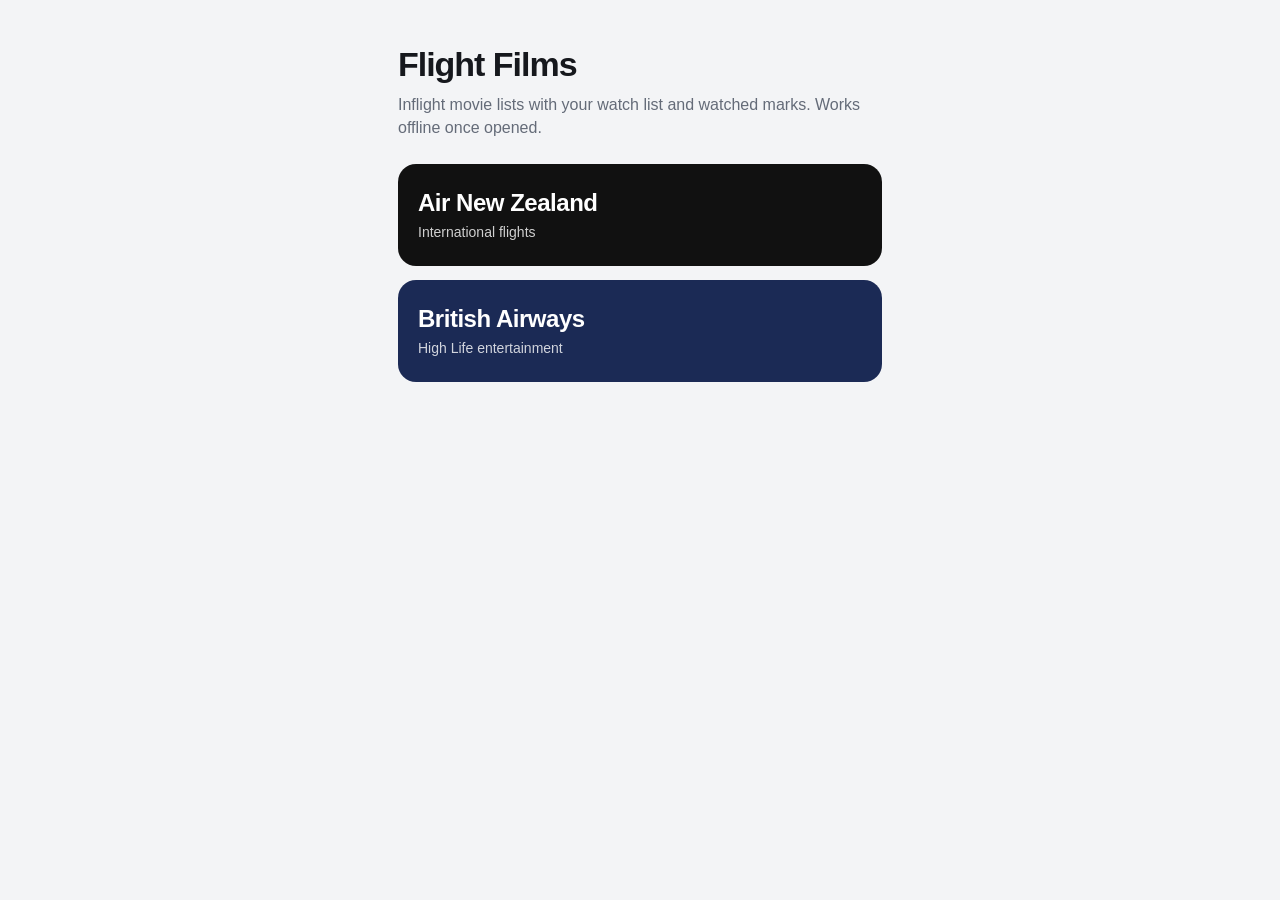
==== index.html @ 0c32dc0d "Add files via upload" ====
<!doctype html>
<html lang="en">
<head>
<meta charset="utf-8">
<meta name="viewport" content="width=device-width, initial-scale=1, viewport-fit=cover">
<meta name="apple-mobile-web-app-capable" content="yes">
<meta name="mobile-web-app-capable" content="yes">
<meta name="apple-mobile-web-app-status-bar-style" content="default">
<meta name="apple-mobile-web-app-title" content="Flight Films">
<meta name="theme-color" content="#1b2a55">
<title>Flight Films</title>
<link rel="manifest" href="manifest.webmanifest">
<link rel="apple-touch-icon" href="icon-180.png">
<link rel="stylesheet" href="styles.css">
</head>
<body>
<div class="home">
  <h1>Flight Films</h1>
  <p>Inflight movie lists with your watch list and watched marks. Works offline once opened.</p>
  <a class="airline nz" href="airnz.html"><strong>Air New Zealand</strong><span>International flights</span></a>
  <a class="airline ba" href="ba.html"><strong>British Airways</strong><span>High Life entertainment</span></a>
</div>
<script>if("serviceWorker" in navigator){navigator.serviceWorker.register("sw.js").catch(function(){});}</script>
</body>
</html>
---- styles.css ----
:root {
  --bg: #f3f4f6;
  --surface: #ffffff;
  --ink: #16181d;
  --muted: #646b78;
  --line: #e2e5ea;
  --accent: #1b2a55;
  --accent-ink: #ffffff;
  --accent-soft: #e6e9f2;
  --imdb: #f5c518;
  --rt: #fa320a;
  --good: #1f8a4c;
  --good-soft: #e3f3e9;
  --new: #c8102e;
  color-scheme: light;
  box-sizing: border-box;
  padding-top: env(safe-area-inset-top, 0px);
  padding-bottom: env(safe-area-inset-bottom, 0px);
}
@media (prefers-color-scheme: dark) {
  :root {
    --bg: #0f1115;
    --surface: #1a1d23;
    --ink: #eef0f3;
    --muted: #9aa1ad;
    --line: #2a2e36;
    --accent-soft: #232a3d;
    --good: #4cc27c;
    --good-soft: #17301f;
    --new: #ff5a6e;
    color-scheme: dark;
  }
}
*, *::before, *::after { box-sizing: inherit; }
html { scroll-padding-top: calc(env(safe-area-inset-top, 0px) + 150px); -webkit-text-size-adjust: 100%; }
body {
  margin: 0;
  background: var(--bg);
  color: var(--ink);
  font: 16px/1.45 -apple-system, BlinkMacSystemFont, "SF Pro Text", "Segoe UI", Roboto, Helvetica, Arial, sans-serif;
  -webkit-tap-highlight-color: transparent;
}
button, input, textarea { font: inherit; color: inherit; }
button { cursor: pointer; }
:focus-visible { outline: 3px solid var(--accent); outline-offset: 2px; }

/* Header */
.top {
  position: sticky;
  top: env(safe-area-inset-top, 0px);
  z-index: 20;
  background: var(--accent);
  color: var(--accent-ink);
  padding: 10px 16px 0;
}
body::before {
  content: "";
  position: fixed;
  inset: 0 0 auto;
  height: env(safe-area-inset-top, 0px);
  z-index: 30;
  background: var(--accent);
}
.top-row { display: flex; align-items: center; gap: 10px; }
.home-link {
  color: inherit; text-decoration: none; font-size: 22px; line-height: 1;
  padding: 6px 8px 6px 0;
}
.top h1 { font-size: 22px; font-weight: 750; letter-spacing: -0.02em; margin: 0; flex: 1; }
.top h1 small { display: block; font-size: 12.5px; font-weight: 500; opacity: .75; letter-spacing: 0; }
.add-btn {
  border: 1.5px solid rgba(255,255,255,.5); background: transparent; color: inherit;
  border-radius: 999px; padding: 6px 12px; font-size: 14px; font-weight: 600;
}
.search {
  margin: 10px 0 8px; width: 100%; border: 0; border-radius: 10px;
  padding: 10px 12px; background: rgba(255,255,255,.16); color: inherit; font-size: 16px;
}
.search::placeholder { color: rgba(255,255,255,.7); }
.tabs { display: flex; gap: 4px; overflow-x: auto; scrollbar-width: none; }
.tabs::-webkit-scrollbar { display: none; }
.tab {
  flex: none; border: 0; background: transparent; color: inherit; opacity: .72;
  padding: 9px 10px 11px; font-size: 15px; font-weight: 600; border-bottom: 3px solid transparent;
}
.tab[aria-selected="true"] { opacity: 1; border-bottom-color: var(--accent-ink); }
.tab .count { font-weight: 500; opacity: .8; margin-left: 3px; }

/* List */
main { padding: 4px 34px 32px 12px; max-width: 760px; margin: 0 auto; }
.letter {
  position: sticky;
  top: calc(env(safe-area-inset-top, 0px) + var(--head, 150px));
  z-index: 5;
  background: var(--bg);
  font-size: 30px; font-weight: 800; letter-spacing: -0.03em;
  color: var(--accent); padding: 10px 4px 2px; margin: 0;
}
@media (prefers-color-scheme: dark) { .letter { color: var(--ink); } }
.film {
  background: var(--surface);
  border-radius: 14px;
  margin: 8px 0;
  overflow: hidden;
  border: 1px solid var(--line);
}
.film.is-watched { opacity: .62; }
.film-main { display: flex; align-items: flex-start; gap: 8px; padding: 12px 10px 12px 14px; }
.film-body { flex: 1; min-width: 0; border: 0; background: none; text-align: left; padding: 0; }
.film-title { font-size: 17px; font-weight: 650; letter-spacing: -0.01em; line-height: 1.25; }
.badge-new {
  display: inline-block; vertical-align: 2px; margin-left: 6px;
  font-size: 11px; font-weight: 750; color: #fff; background: var(--new);
  padding: 2px 6px; border-radius: 5px;
}
.meta { color: var(--muted); font-size: 13.5px; margin-top: 2px; }
.ratings { display: flex; gap: 6px; margin-top: 8px; flex-wrap: wrap; }
.r {
  display: inline-flex; align-items: center; gap: 4px;
  font-size: 13px; font-weight: 650; padding: 3px 7px; border-radius: 6px;
  background: var(--accent-soft);
}
.r-imdb b { background: var(--imdb); color: #000; padding: 0 4px; border-radius: 3px; font-size: 11px; font-weight: 800; }
.r-rt b { color: var(--rt); font-size: 13px; }
.r.na { color: var(--muted); font-weight: 500; }
.actions { display: flex; flex-direction: column; gap: 6px; }
.act {
  width: 44px; height: 40px; border-radius: 10px; border: 1.5px solid var(--line);
  background: transparent; display: grid; place-items: center; color: var(--muted);
}
.act svg { width: 20px; height: 20px; }
.act[aria-pressed="true"].watch { background: var(--accent); border-color: var(--accent); color: #fff; }
.act[aria-pressed="true"].seen { background: var(--good); border-color: var(--good); color: #fff; }
@media (prefers-color-scheme: dark) {
  .act[aria-pressed="true"].watch { background: #3b5bdb; border-color: #3b5bdb; }
}
.details { padding: 0 14px 14px; border-top: 1px solid var(--line); display: none; }
.film.open .details { display: block; }
.details p { margin: 10px 0 0; max-width: 62ch; }
.details .cast { color: var(--muted); font-size: 14.5px; }
.details .cast strong { color: var(--ink); font-weight: 600; }
.links { display: flex; gap: 8px; margin-top: 12px; flex-wrap: wrap; }
.links a, .links button {
  font-size: 14px; font-weight: 600; color: var(--accent); text-decoration: none;
  border: 1.5px solid var(--line); border-radius: 999px; padding: 6px 12px; background: transparent;
}
@media (prefers-color-scheme: dark) { .links a, .links button { color: var(--ink); } }
.links .danger { color: var(--new); }
.empty { text-align: center; color: var(--muted); padding: 48px 20px; }
.note { color: var(--muted); font-size: 13px; text-align: center; padding: 16px 12px 0; max-width: 60ch; margin: 0 auto; }

/* Alphabet scrubber */
.alpha {
  position: fixed; right: 2px; z-index: 15;
  top: calc(env(safe-area-inset-top, 0px) + var(--head, 150px) + 8px);
  bottom: calc(env(safe-area-inset-bottom, 0px) + 8px);
  display: flex; flex-direction: column; justify-content: center;
  width: 26px; touch-action: none; user-select: none; -webkit-user-select: none;
}
.alpha span {
  display: block; text-align: center; font-size: 11px; font-weight: 700;
  color: var(--accent); line-height: 1; padding: 2px 0; flex: 0 1 auto;
}
@media (prefers-color-scheme: dark) { .alpha span { color: var(--muted); } }
.alpha-pop {
  position: fixed; left: 50%; top: 45%; transform: translate(-50%, -50%);
  width: 84px; height: 84px; border-radius: 20px; background: var(--accent); color: #fff;
  font-size: 44px; font-weight: 800; display: grid; place-items: center;
  z-index: 40; pointer-events: none; opacity: 0; transition: opacity .15s;
}
.alpha-pop.show { opacity: .92; }

/* Add dialog */
dialog {
  border: 0; border-radius: 18px; padding: 0; width: min(94vw, 480px);
  background: var(--surface); color: var(--ink);
}
dialog::backdrop { background: rgba(0,0,0,.45); }
.dlg { padding: 18px; }
.dlg h2 { margin: 0 0 12px; font-size: 20px; }
.dlg label { display: block; font-size: 14px; font-weight: 600; margin: 10px 0 4px; }
.dlg input, .dlg textarea {
  width: 100%; border: 1.5px solid var(--line); border-radius: 10px; padding: 9px 10px;
  background: var(--bg); font-size: 16px;
}
.dlg textarea { min-height: 70px; resize: vertical; }
.dlg .row { display: flex; gap: 10px; }
.dlg .row > div { flex: 1; }
.dlg .check { display: flex; align-items: center; gap: 8px; font-weight: 500; margin-top: 12px; }
.dlg .check input { width: auto; }
.dlg .btns { display: flex; justify-content: flex-end; gap: 8px; margin-top: 16px; }
.btn { border: 0; border-radius: 10px; padding: 10px 16px; font-weight: 650; background: var(--accent-soft); }
.btn.primary { background: var(--accent); color: #fff; }

/* Home page */
.home { max-width: 520px; margin: 0 auto; padding: 32px 18px; }
.home h1 { font-size: 34px; letter-spacing: -0.03em; margin: 8px 0 4px; }
.home p { color: var(--muted); margin: 0 0 24px; }
.airline {
  display: block; text-decoration: none; color: #fff; border-radius: 18px;
  padding: 22px 20px; margin-bottom: 14px; position: relative;
}
.airline strong { display: block; font-size: 24px; letter-spacing: -0.02em; }
.airline span { opacity: .8; font-size: 14px; }
.airline.nz { background: #111; }
.airline.ba { background: #1b2a55; }
@media (prefers-reduced-motion: reduce) { * { transition: none !important; } }
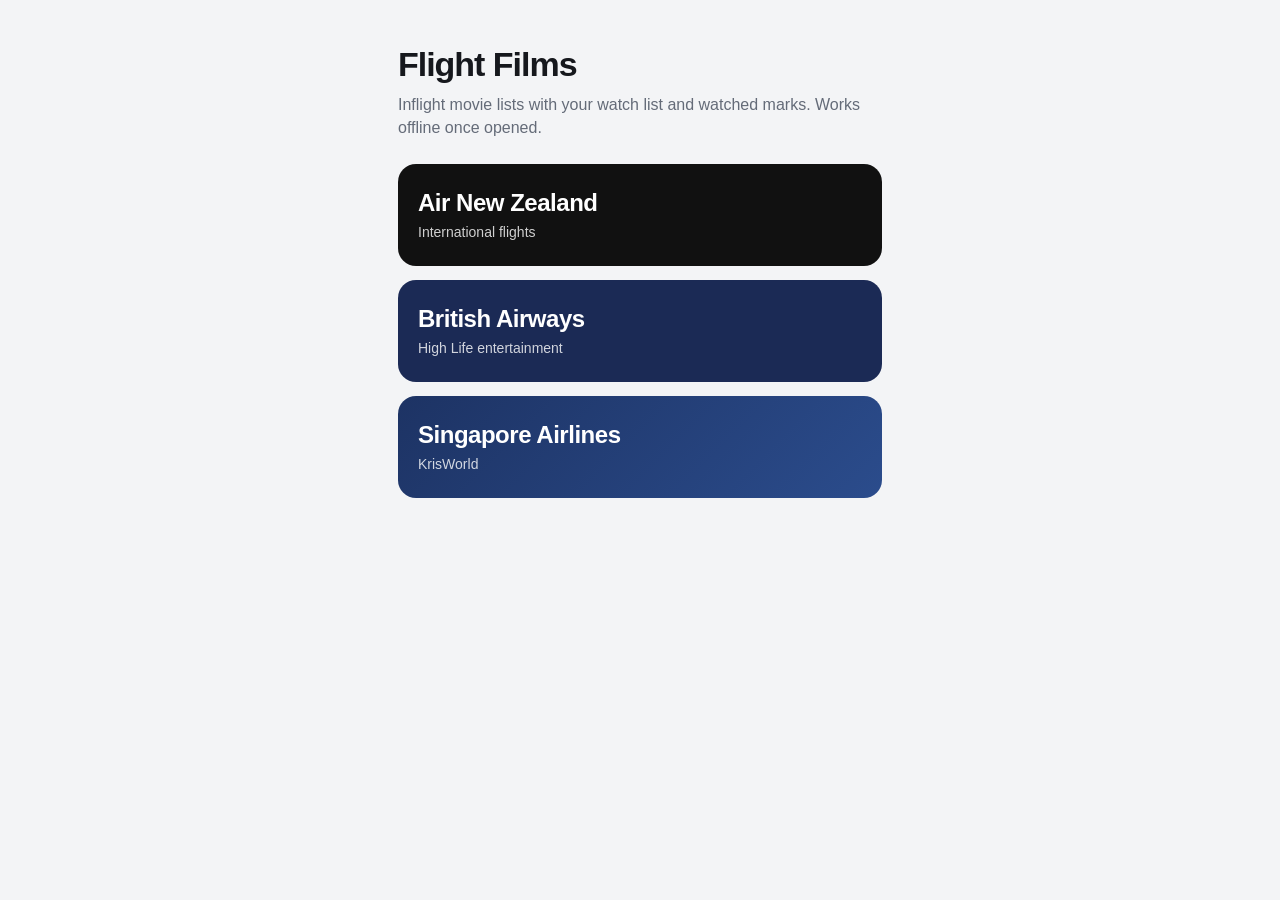
==== commit 2d3bfeb9: "V4" ====
--- a/index.html
+++ b/index.html
@@ -19,6 +19,7 @@
   <p>Inflight movie lists with your watch list and watched marks. Works offline once opened.</p>
   <a class="airline nz" href="airnz.html"><strong>Air New Zealand</strong><span>International flights</span></a>
   <a class="airline ba" href="ba.html"><strong>British Airways</strong><span>High Life entertainment</span></a>
+  <a class="airline sq" href="sq.html"><strong>Singapore Airlines</strong><span>KrisWorld</span></a>
 </div>
 <script>if("serviceWorker" in navigator){navigator.serviceWorker.register("sw.js").catch(function(){});}</script>
 </body>
--- a/styles.css
+++ b/styles.css
@@ -104,17 +104,29 @@
   overflow: hidden;
   border: 1px solid var(--line);
 }
-.film.is-watched { opacity: .62; }
-.film-main { display: flex; align-items: flex-start; gap: 8px; padding: 12px 10px 12px 14px; }
-.film-body { flex: 1; min-width: 0; border: 0; background: none; text-align: left; padding: 0; }
+.film.is-watched .film-body, .film.is-watched .ratings { opacity: .6; }
+.film-body {
+  display: flex; gap: 12px; align-items: flex-start; width: 100%;
+  border: 0; background: none; text-align: left; padding: 12px 12px 4px;
+}
+.thumb {
+  position: relative; flex: none; width: 66px; aspect-ratio: 2 / 3; border-radius: 8px; overflow: hidden;
+  background: linear-gradient(160deg, hsl(var(--h) 55% 46%), hsl(calc(var(--h) + 25) 60% 24%));
+  display: grid; place-items: center; color: rgba(255,255,255,.92);
+  font-size: 22px; font-weight: 800; letter-spacing: -0.02em;
+}
+.thumb img { position: absolute; inset: 0; width: 100%; height: 100%; object-fit: cover; }
+.film-text { flex: 1; min-width: 0; }
 .film-title { font-size: 17px; font-weight: 650; letter-spacing: -0.01em; line-height: 1.25; }
 .badge-new {
   display: inline-block; vertical-align: 2px; margin-left: 6px;
   font-size: 11px; font-weight: 750; color: #fff; background: var(--new);
   padding: 2px 6px; border-radius: 5px;
 }
-.meta { color: var(--muted); font-size: 13.5px; margin-top: 2px; }
-.ratings { display: flex; gap: 6px; margin-top: 8px; flex-wrap: wrap; }
+.meta { color: var(--muted); font-size: 13px; margin-top: 2px; }
+.desc { margin: 6px 0 0; font-size: 14.5px; line-height: 1.4; color: var(--ink); }
+.film-foot { display: flex; align-items: center; justify-content: space-between; gap: 8px; padding: 6px 12px 12px 90px; }
+.ratings { display: flex; gap: 6px; flex-wrap: wrap; }
 .r {
   display: inline-flex; align-items: center; gap: 4px;
   font-size: 13px; font-weight: 650; padding: 3px 7px; border-radius: 6px;
@@ -123,9 +135,9 @@
 .r-imdb b { background: var(--imdb); color: #000; padding: 0 4px; border-radius: 3px; font-size: 11px; font-weight: 800; }
 .r-rt b { color: var(--rt); font-size: 13px; }
 .r.na { color: var(--muted); font-weight: 500; }
-.actions { display: flex; flex-direction: column; gap: 6px; }
+.actions { display: flex; gap: 6px; flex: none; }
 .act {
-  width: 44px; height: 40px; border-radius: 10px; border: 1.5px solid var(--line);
+  width: 42px; height: 38px; border-radius: 10px; border: 1.5px solid var(--line);
   background: transparent; display: grid; place-items: center; color: var(--muted);
 }
 .act svg { width: 20px; height: 20px; }
@@ -134,18 +146,21 @@
 @media (prefers-color-scheme: dark) {
   .act[aria-pressed="true"].watch { background: #3b5bdb; border-color: #3b5bdb; }
 }
-.details { padding: 0 14px 14px; border-top: 1px solid var(--line); display: none; }
+.details { padding: 0 14px 14px 90px; display: none; }
 .film.open .details { display: block; }
-.details p { margin: 10px 0 0; max-width: 62ch; }
-.details .cast { color: var(--muted); font-size: 14.5px; }
+.details p { margin: 0; max-width: 62ch; }
+.details .cast { color: var(--muted); font-size: 14px; }
 .details .cast strong { color: var(--ink); font-weight: 600; }
-.links { display: flex; gap: 8px; margin-top: 12px; flex-wrap: wrap; }
+.links { display: flex; gap: 8px; margin-top: 10px; flex-wrap: wrap; }
 .links a, .links button {
   font-size: 14px; font-weight: 600; color: var(--accent); text-decoration: none;
   border: 1.5px solid var(--line); border-radius: 999px; padding: 6px 12px; background: transparent;
 }
 @media (prefers-color-scheme: dark) { .links a, .links button { color: var(--ink); } }
 .links .danger { color: var(--new); }
+.posters { text-align: center; padding: 20px 12px 0; }
+.posters .btn { font-size: 15px; }
+.posters p { color: var(--muted); font-size: 13px; margin: 8px 0 0; }
 .empty { text-align: center; color: var(--muted); padding: 48px 20px; }
 .note { color: var(--muted); font-size: 13px; text-align: center; padding: 16px 12px 0; max-width: 60ch; margin: 0 auto; }
 
@@ -204,4 +219,12 @@
 .airline span { opacity: .8; font-size: 14px; }
 .airline.nz { background: #111; }
 .airline.ba { background: #1b2a55; }
+.airline.sq { background: #1d3364; background: linear-gradient(135deg, #1d3364, #2b4c8c); }
 @media (prefers-reduced-motion: reduce) { * { transition: none !important; } }
+.poster-bar { font-size: 12.5px; opacity: .8; padding: 0 0 8px; }
+.poster-bar[hidden] { display: none; }
+.badge-leave {
+  display: inline-block; vertical-align: 2px; margin-left: 6px;
+  font-size: 11px; font-weight: 700; color: var(--muted); border: 1px solid var(--line);
+  padding: 1px 6px; border-radius: 5px;
+}
